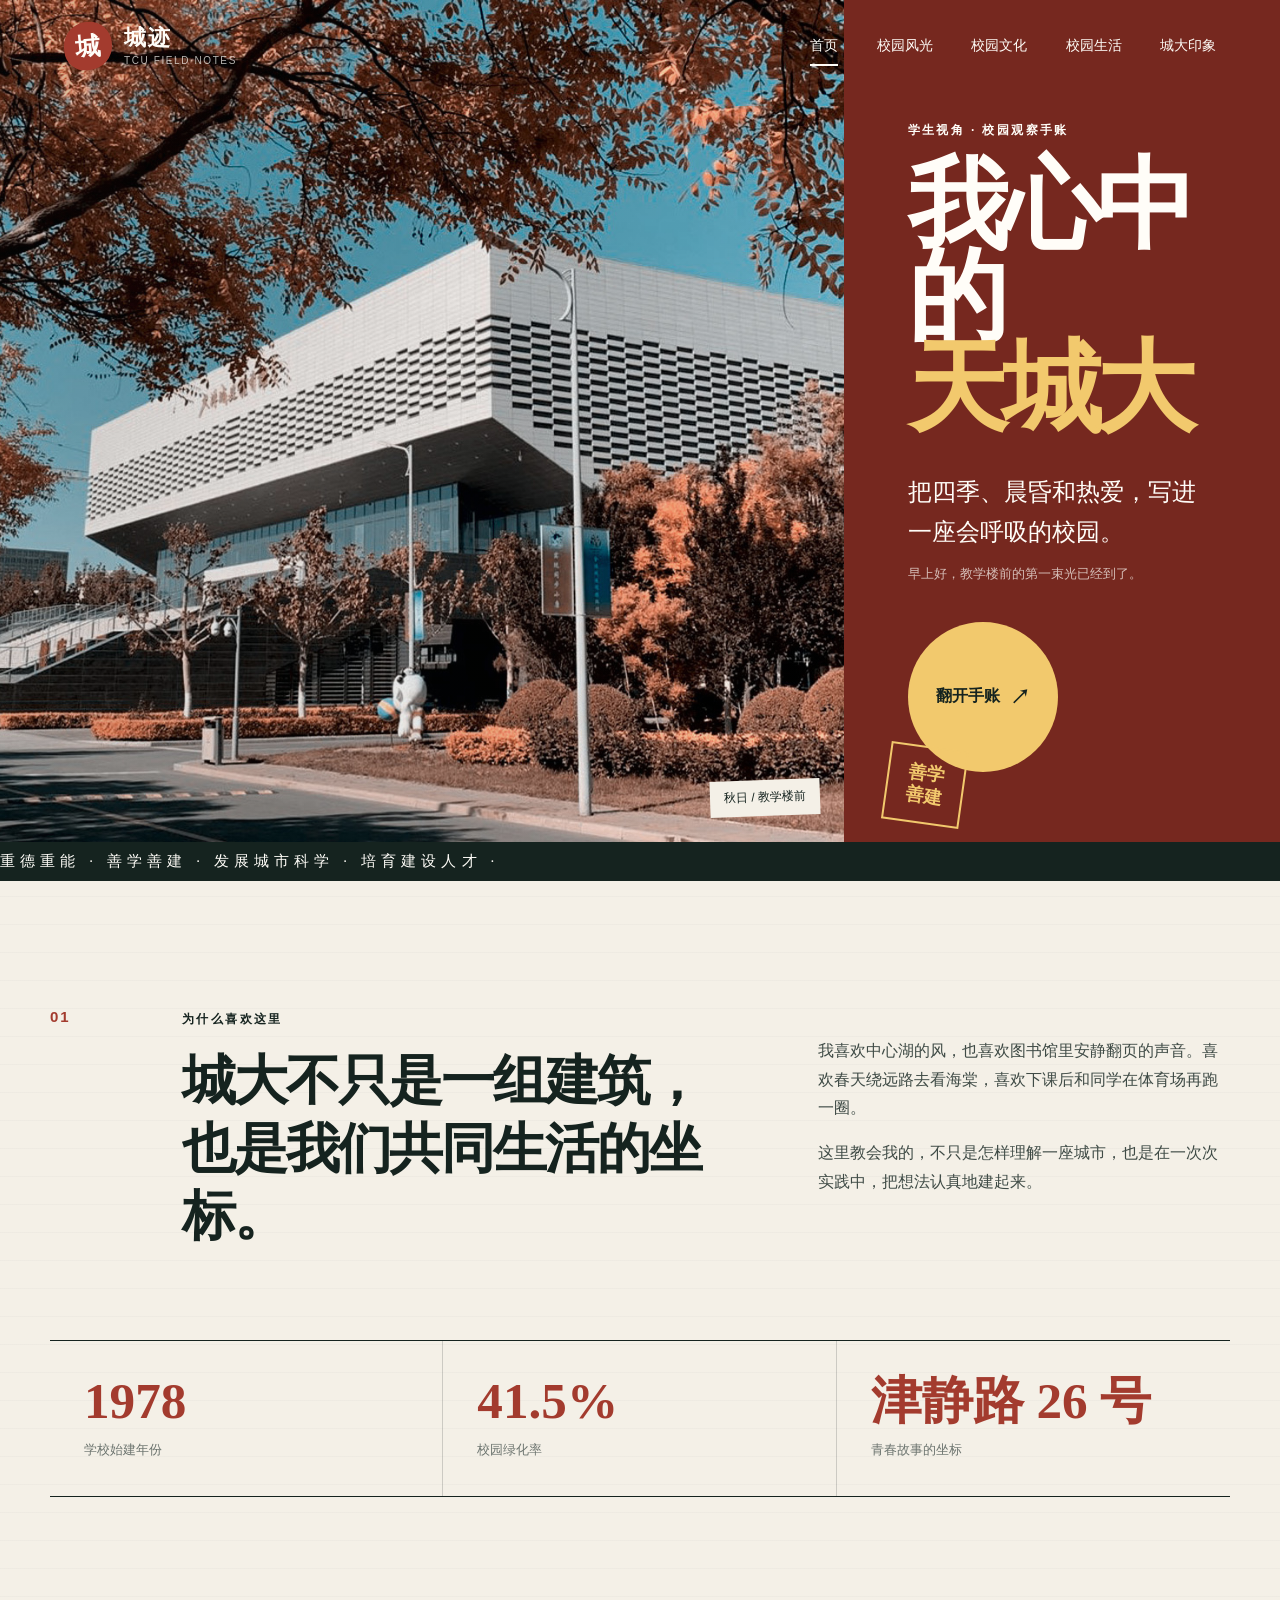
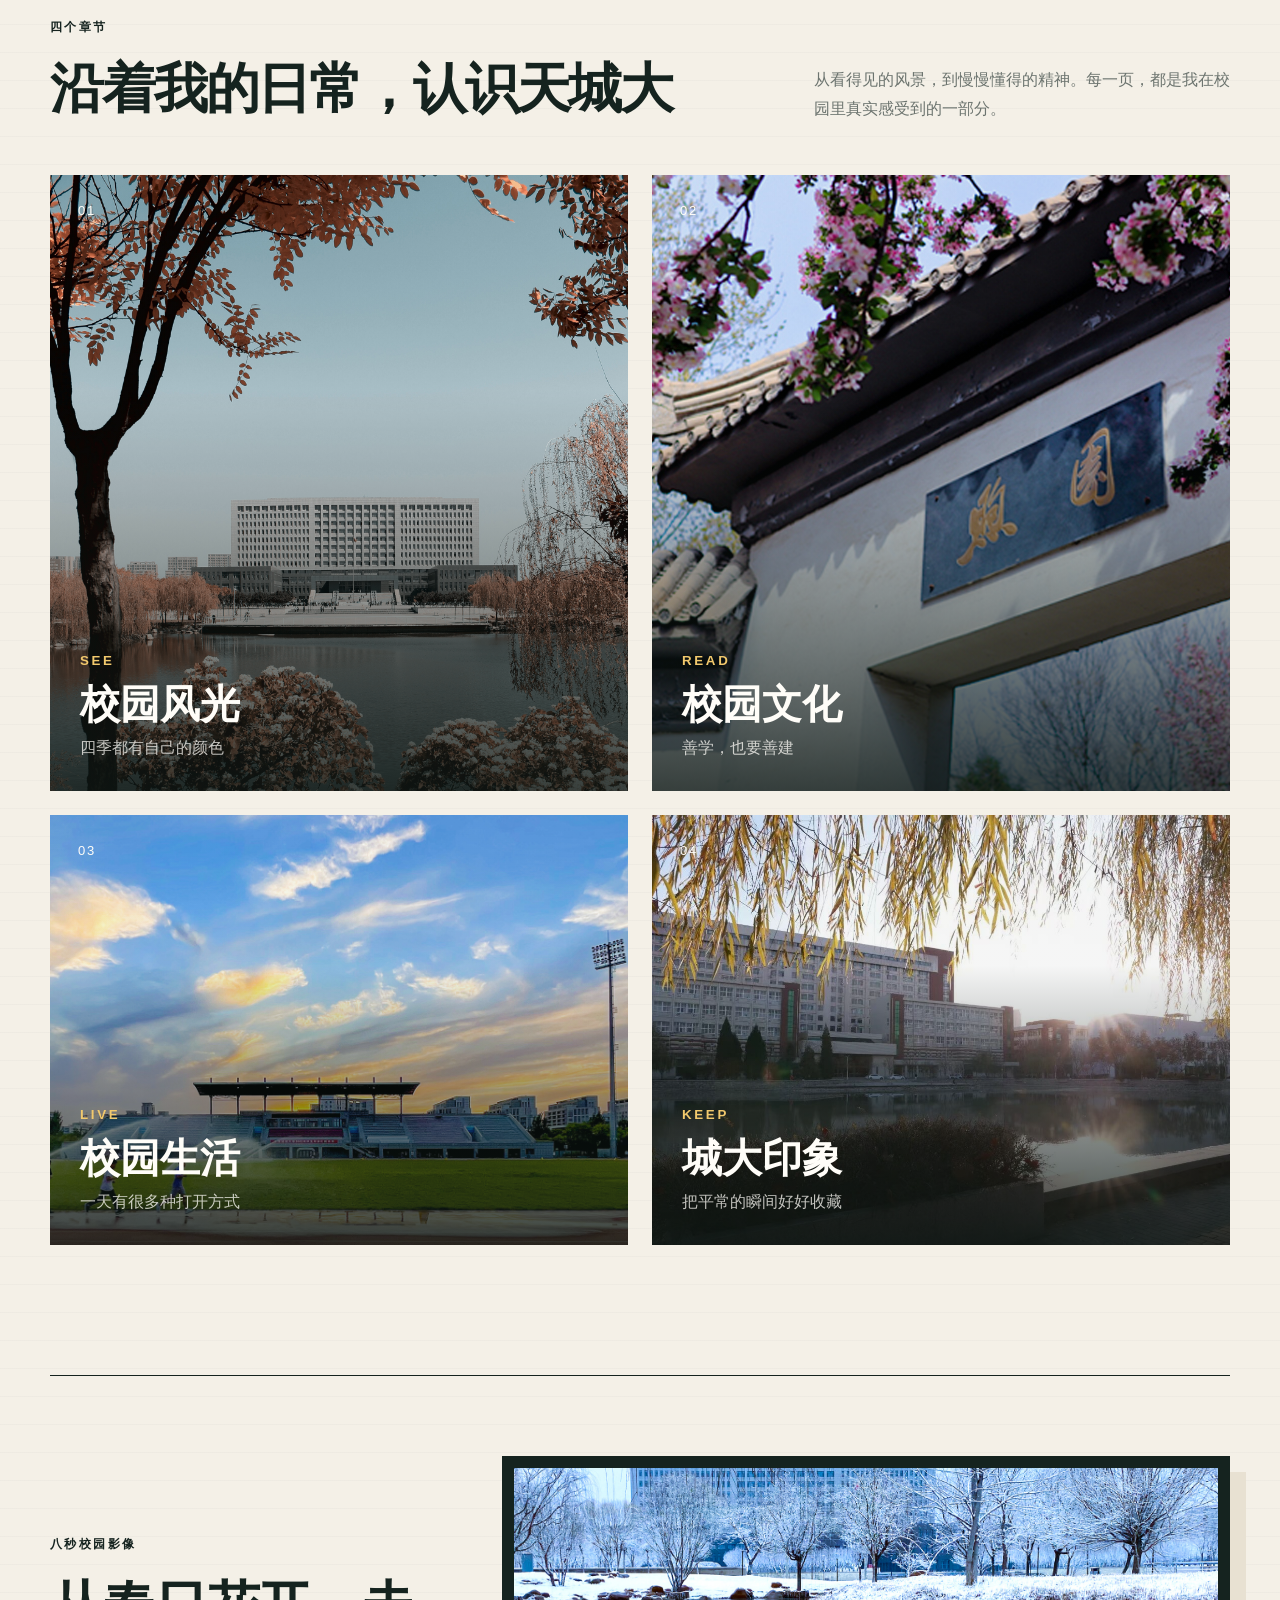
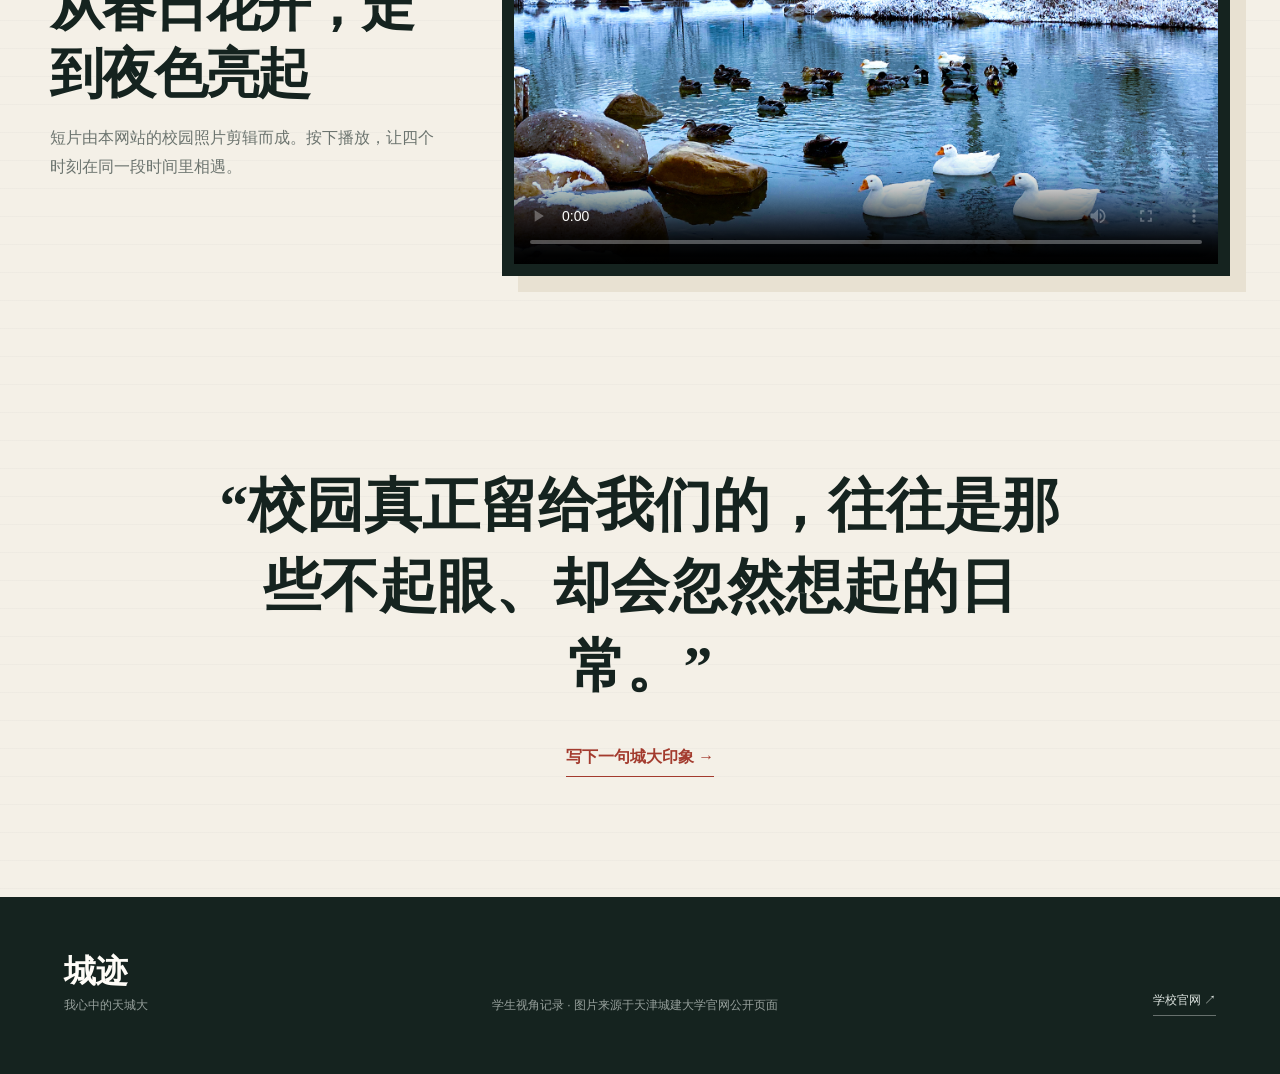
==== index.html @ b2e278d6 "Add files via upload" ====
<!DOCTYPE html>
<html lang="zh-CN">
<head>
    <meta charset="UTF-8">
    <meta name="viewport" content="width=device-width, initial-scale=1.0">
    <meta name="description" content="以学生视角记录天津城建大学的校园风光、文化与日常生活。">
    <title>我心中的天城大｜城迹</title>
    <link rel="icon" type="image/png" href="images/favicon.png">
    <link rel="stylesheet" href="css/style.css">
</head>
<body data-page="home">
    <header class="site-header">
        <a class="brand" href="index.html" aria-label="返回首页">
            <span class="brand-mark">城</span>
            <span class="brand-text">城迹<small>TCU FIELD NOTES</small></span>
        </a>
        <button class="menu-button" type="button" aria-expanded="false" aria-controls="site-nav">菜单</button>
        <nav class="site-nav" id="site-nav" aria-label="主导航">
            <a href="index.html" data-nav="home">首页</a>
            <a href="pages/scenery.html" data-nav="scenery">校园风光</a>
            <a href="pages/culture.html" data-nav="culture">校园文化</a>
            <a href="pages/life.html" data-nav="life">校园生活</a>
            <a href="pages/memory.html" data-nav="memory">城大印象</a>
        </nav>
    </header>

    <main>
        <section class="hero">
            <div class="hero-photo">
                <img src="images/hero-autumn.jpg" alt="秋日里的天津城建大学教学楼">
                <span class="photo-note">秋日 / 教学楼前</span>
            </div>
            <div class="hero-copy">
                <p class="eyebrow">学生视角 · 校园观察手账</p>
                <h1>我心中的<br><em>天城大</em></h1>
                <p class="lead">把四季、晨昏和热爱，写进一座会呼吸的校园。</p>
                <p class="hero-note" id="day-note">今天也从津静路26号出发。</p>
                <a class="round-link" href="pages/scenery.html">翻开手账 <span>↗</span></a>
            </div>
            <div class="hero-stamp" aria-hidden="true">善学<br>善建</div>
        </section>

        <section class="ticker" aria-label="校训">
            <div>重德重能 · 善学善建 · 发展城市科学 · 培育建设人才 ·</div>
        </section>

        <section class="intro section-wrap reveal">
            <div class="section-index">01</div>
            <div class="intro-heading">
                <p class="eyebrow">为什么喜欢这里</p>
                <h2>城大不只是一组建筑，<br>也是我们共同生活的坐标。</h2>
            </div>
            <div class="intro-copy">
                <p>我喜欢中心湖的风，也喜欢图书馆里安静翻页的声音。喜欢春天绕远路去看海棠，喜欢下课后和同学在体育场再跑一圈。</p>
                <p>这里教会我的，不只是怎样理解一座城市，也是在一次次实践中，把想法认真地建起来。</p>
            </div>
        </section>

        <section class="numbers section-wrap reveal" aria-label="校园信息">
            <article>
                <strong>1978</strong>
                <span>学校始建年份</span>
            </article>
            <article>
                <strong>41.5%</strong>
                <span>校园绿化率</span>
            </article>
            <article>
                <strong>津静路 26 号</strong>
                <span>青春故事的坐标</span>
            </article>
        </section>

        <section class="chapters section-wrap">
            <div class="section-title reveal">
                <div>
                    <p class="eyebrow">四个章节</p>
                    <h2>沿着我的日常，认识天城大</h2>
                </div>
                <p>从看得见的风景，到慢慢懂得的精神。每一页，都是我在校园里真实感受到的一部分。</p>
            </div>

            <div class="chapter-grid">
                <a class="chapter-card card-wide reveal" href="pages/scenery.html">
                    <img src="images/campus-reflection.jpg" alt="校园建筑与水中倒影">
                    <span class="chapter-number">01</span>
                    <div><small>SEE</small><h3>校园风光</h3><p>四季都有自己的颜色</p></div>
                </a>
                <a class="chapter-card reveal" href="pages/culture.html">
                    <img src="images/xuyuan.jpg" alt="校园内的煦园景观">
                    <span class="chapter-number">02</span>
                    <div><small>READ</small><h3>校园文化</h3><p>善学，也要善建</p></div>
                </a>
                <a class="chapter-card reveal" href="pages/life.html">
                    <img src="images/stadium.jpg" alt="天津城建大学体育场">
                    <span class="chapter-number">03</span>
                    <div><small>LIVE</small><h3>校园生活</h3><p>一天有很多种打开方式</p></div>
                </a>
                <a class="chapter-card card-wide reveal" href="pages/memory.html">
                    <img src="images/lake-sunset.jpg" alt="夕阳映照下的校园中心湖">
                    <span class="chapter-number">04</span>
                    <div><small>KEEP</small><h3>城大印象</h3><p>把平常的瞬间好好收藏</p></div>
                </a>
            </div>
        </section>

        <section class="film section-wrap reveal">
            <div class="film-copy">
                <p class="eyebrow">八秒校园影像</p>
                <h2>从春日花开，走到夜色亮起</h2>
                <p>短片由本网站的校园照片剪辑而成。按下播放，让四个时刻在同一段时间里相遇。</p>
            </div>
            <div class="video-frame">
                <video controls preload="metadata" poster="images/central-lake.jpg">
                    <source src="media/campus-seasons.mp4" type="video/mp4">
                    当前浏览器不支持视频播放。
                </video>
            </div>
        </section>

        <section class="closing section-wrap reveal">
            <p>“校园真正留给我们的，往往是那些不起眼、却会忽然想起的日常。”</p>
            <a href="pages/memory.html">写下一句城大印象 →</a>
        </section>
    </main>

    <footer class="site-footer">
        <div><strong>城迹</strong><span>我心中的天城大</span></div>
        <p>学生视角记录 · 图片来源于天津城建大学官网公开页面</p>
        <a href="https://www.tcu.edu.cn/" target="_blank" rel="noopener">学校官网 ↗</a>
    </footer>

    <button class="back-top" type="button" aria-label="回到顶部">↑</button>
    <script src="js/main.js"></script>
</body>
</html>
---- css/style.css ----
@charset "UTF-8";

:root {
    --paper: #f4f0e7;
    --paper-deep: #e8e1d2;
    --ink: #15231f;
    --muted: #6c746f;
    --brick: #a33b2e;
    --brick-dark: #76281f;
    --sky: #88adc0;
    --leaf: #315c4c;
    --line: rgba(21, 35, 31, 0.18);
    --white: #fffdf8;
    --serif: "STSong", "SimSun", serif;
    --sans: "Microsoft YaHei", "PingFang SC", sans-serif;
}

* {
    box-sizing: border-box;
}

html {
    scroll-behavior: smooth;
}

body {
    margin: 0;
    color: var(--ink);
    background:
        linear-gradient(rgba(21, 35, 31, 0.025) 1px, transparent 1px),
        var(--paper);
    background-size: 100% 28px;
    font-family: var(--sans);
    line-height: 1.8;
}

body.menu-open {
    overflow: hidden;
}

img,
video {
    display: block;
    max-width: 100%;
}

a {
    color: inherit;
    text-decoration: none;
}

button,
textarea {
    font: inherit;
}

button {
    color: inherit;
}

.site-header {
    position: absolute;
    z-index: 20;
    top: 0;
    left: 0;
    display: flex;
    width: 100%;
    min-height: 92px;
    align-items: center;
    justify-content: space-between;
    padding: 18px clamp(24px, 5vw, 78px);
    color: var(--white);
}

.inner-header {
    position: relative;
    color: var(--ink);
    background: var(--paper);
    border-bottom: 1px solid var(--line);
}

.brand {
    display: inline-flex;
    align-items: center;
    gap: 12px;
}

.brand-mark {
    display: grid;
    width: 48px;
    height: 48px;
    place-items: center;
    color: var(--white);
    background: var(--brick);
    border-radius: 50% 46% 50% 42%;
    font: 700 25px/1 var(--serif);
    transform: rotate(-5deg);
}

.brand-text {
    font: 700 22px/1.1 var(--serif);
    letter-spacing: 0.08em;
}

.brand-text small {
    display: block;
    margin-top: 5px;
    font: 10px/1 var(--sans);
    letter-spacing: 0.16em;
    opacity: 0.7;
}

.site-nav {
    display: flex;
    align-items: center;
    gap: clamp(20px, 3vw, 44px);
    font-size: 14px;
}

.site-nav a {
    position: relative;
    padding: 9px 0;
}

.site-nav a::after {
    position: absolute;
    right: 0;
    bottom: 2px;
    left: 0;
    height: 2px;
    content: "";
    background: currentColor;
    transform: scaleX(0);
    transform-origin: right;
    transition: transform 0.25s ease;
}

.site-nav a:hover::after,
.site-nav a.active::after {
    transform: scaleX(1);
    transform-origin: left;
}

.menu-button {
    display: none;
    padding: 8px 12px;
    color: inherit;
    background: transparent;
    border: 1px solid currentColor;
}

.hero {
    position: relative;
    display: grid;
    min-height: 780px;
    grid-template-columns: minmax(0, 1.45fr) minmax(360px, 0.75fr);
    color: var(--white);
    background: var(--brick-dark);
    overflow: hidden;
}

.hero-photo {
    position: relative;
    min-height: 680px;
}

.hero-photo::after {
    position: absolute;
    inset: 0;
    content: "";
    background: linear-gradient(90deg, rgba(13, 23, 20, 0.14), rgba(13, 23, 20, 0.03));
}

.hero-photo img {
    width: 100%;
    height: 100%;
    object-fit: cover;
}

.photo-note {
    position: absolute;
    z-index: 2;
    right: 24px;
    bottom: 26px;
    padding: 7px 14px;
    color: var(--ink);
    background: var(--paper);
    font-size: 12px;
    transform: rotate(-2deg);
}

.hero-copy {
    display: flex;
    flex-direction: column;
    justify-content: center;
    padding: 120px clamp(36px, 5vw, 86px) 70px;
}

.eyebrow {
    margin: 0 0 18px;
    font-size: 12px;
    font-weight: 700;
    letter-spacing: 0.2em;
    text-transform: uppercase;
}

.hero h1,
.page-hero h1 {
    margin: 0;
    font-family: var(--serif);
    font-weight: 700;
    letter-spacing: -0.06em;
}

.hero h1 {
    font-size: clamp(68px, 7.8vw, 132px);
    line-height: 0.92;
}

.hero h1 em {
    color: #f2c96d;
    font-style: normal;
}

.lead {
    max-width: 380px;
    margin: 38px 0 10px;
    font: 24px/1.65 var(--serif);
}

.hero-note {
    margin: 0 0 36px;
    font-size: 13px;
    opacity: 0.7;
}

.round-link {
    display: inline-flex;
    width: 150px;
    height: 150px;
    align-items: center;
    justify-content: center;
    gap: 10px;
    color: var(--ink);
    background: #f2c96d;
    border-radius: 50%;
    font-weight: 700;
    transition: transform 0.25s ease, background 0.25s ease;
}

.round-link:hover {
    background: var(--white);
    transform: rotate(-5deg) scale(1.03);
}

.round-link span {
    font-size: 20px;
}

.hero-stamp {
    position: absolute;
    bottom: 18px;
    left: calc(72% - 36px);
    display: grid;
    width: 78px;
    height: 78px;
    place-items: center;
    color: #f2c96d;
    border: 2px solid #f2c96d;
    font: 700 18px/1.3 var(--serif);
    text-align: center;
    transform: rotate(8deg);
}

.ticker {
    overflow: hidden;
    color: var(--white);
    background: var(--ink);
    white-space: nowrap;
}

.ticker div {
    width: max-content;
    padding: 12px 0;
    font: 15px/1 var(--serif);
    letter-spacing: 0.34em;
    animation: ticker 18s linear infinite;
}

@keyframes ticker {
    from { transform: translateX(100vw); }
    to { transform: translateX(-100%); }
}

.section-wrap {
    width: min(1180px, calc(100% - 48px));
    margin-right: auto;
    margin-left: auto;
}

.intro {
    display: grid;
    grid-template-columns: 90px 1.3fr 0.9fr;
    gap: 42px;
    padding-top: 128px;
    padding-bottom: 90px;
}

.section-index {
    color: var(--brick);
    font: 700 15px/1 var(--sans);
    letter-spacing: 0.12em;
}

.intro h2,
.section-title h2,
.film h2,
.story-copy h2,
.club-note h2,
.message-heading h2 {
    margin: 0;
    font: 700 clamp(34px, 4.2vw, 60px)/1.25 var(--serif);
    letter-spacing: -0.04em;
}

.intro-copy {
    padding-top: 28px;
    color: #3f4b46;
}

.intro-copy p:first-child {
    margin-top: 0;
}

.numbers {
    display: grid;
    grid-template-columns: repeat(3, 1fr);
    border-top: 1px solid var(--ink);
    border-bottom: 1px solid var(--ink);
}

.numbers article {
    padding: 34px;
    border-right: 1px solid var(--line);
}

.numbers article:last-child {
    border-right: 0;
}

.numbers strong,
.numbers span {
    display: block;
}

.numbers strong {
    color: var(--brick);
    font: 700 clamp(30px, 4vw, 54px)/1 var(--serif);
}

.numbers span {
    margin-top: 12px;
    color: var(--muted);
    font-size: 13px;
}

.chapters {
    padding-top: 120px;
    padding-bottom: 130px;
}

.section-title {
    display: grid;
    grid-template-columns: 1.2fr 0.7fr;
    align-items: end;
    gap: 50px;
    margin-bottom: 52px;
}

.section-title > p {
    max-width: 460px;
    margin: 0;
    color: var(--muted);
}

.chapter-grid {
    display: grid;
    grid-template-columns: repeat(2, 1fr);
    gap: 24px;
}

.chapter-card {
    position: relative;
    min-height: 430px;
    overflow: hidden;
}

.chapter-card::after {
    position: absolute;
    inset: 0;
    content: "";
    background: linear-gradient(0deg, rgba(13, 23, 20, 0.82), rgba(13, 23, 20, 0.04) 65%);
}

.chapter-card img {
    width: 100%;
    height: 100%;
    object-fit: cover;
    transition: transform 0.6s ease;
}

.chapter-card:hover img {
    transform: scale(1.045);
}

.chapter-card > div {
    position: absolute;
    z-index: 2;
    right: 30px;
    bottom: 28px;
    left: 30px;
    color: var(--white);
}

.chapter-card small {
    color: #f2c96d;
    font-weight: 700;
    letter-spacing: 0.2em;
}

.chapter-card h3 {
    margin: 7px 0 0;
    font: 700 40px/1.15 var(--serif);
}

.chapter-card p {
    margin: 6px 0 0;
    opacity: 0.75;
}

.chapter-number {
    position: absolute;
    z-index: 2;
    top: 24px;
    left: 28px;
    color: var(--white);
    font-size: 13px;
    letter-spacing: 0.14em;
}

.film {
    display: grid;
    grid-template-columns: 0.7fr 1.3fr;
    gap: 60px;
    align-items: center;
    padding-top: 80px;
    padding-bottom: 80px;
    border-top: 1px solid var(--ink);
}

.film-copy p:last-child {
    color: var(--muted);
}

.video-frame {
    padding: 12px;
    background: var(--ink);
    box-shadow: 16px 16px 0 var(--paper-deep);
}

.video-frame video {
    width: 100%;
    aspect-ratio: 16 / 9;
    background: #0c1512;
    object-fit: cover;
}

.closing {
    padding-top: 110px;
    padding-bottom: 120px;
    text-align: center;
}

.closing p {
    max-width: 850px;
    margin: 0 auto 35px;
    font: 700 clamp(34px, 4.5vw, 62px)/1.4 var(--serif);
}

.closing a {
    display: inline-block;
    padding-bottom: 4px;
    color: var(--brick);
    border-bottom: 1px solid var(--brick);
    font-weight: 700;
}

.site-footer {
    display: grid;
    grid-template-columns: 1fr 1.6fr auto;
    align-items: end;
    gap: 40px;
    padding: 58px clamp(24px, 5vw, 78px);
    color: #dce3df;
    background: var(--ink);
    font-size: 12px;
}

.site-footer div strong,
.site-footer div span {
    display: block;
}

.site-footer strong {
    color: var(--white);
    font: 700 32px/1 var(--serif);
}

.site-footer span {
    margin-top: 8px;
    opacity: 0.65;
}

.site-footer p {
    margin: 0;
    opacity: 0.65;
}

.site-footer a {
    padding-bottom: 4px;
    border-bottom: 1px solid rgba(255, 255, 255, 0.35);
}

.back-top {
    position: fixed;
    z-index: 15;
    right: 22px;
    bottom: 22px;
    width: 46px;
    height: 46px;
    cursor: pointer;
    color: var(--white);
    background: var(--brick);
    border: 0;
    border-radius: 50%;
    opacity: 0;
    pointer-events: none;
    transform: translateY(12px);
    transition: 0.25s ease;
}

.back-top.show {
    opacity: 1;
    pointer-events: auto;
    transform: translateY(0);
}

.reveal {
    opacity: 0;
    transform: translateY(24px);
    transition: opacity 0.7s ease, transform 0.7s ease;
}

.reveal.visible {
    opacity: 1;
    transform: translateY(0);
}

.page-hero {
    position: relative;
    display: flex;
    min-height: 520px;
    align-items: end;
    padding: 74px clamp(24px, 8vw, 140px);
    color: var(--white);
    background-position: center;
    background-size: cover;
    overflow: hidden;
}

.page-hero::after {
    position: absolute;
    inset: 0;
    content: "";
    background: linear-gradient(90deg, rgba(10, 20, 17, 0.82), rgba(10, 20, 17, 0.12));
}

.scenery-hero { background-image: url("../images/autumn-lake.jpg"); }
.culture-hero { background-image: url("../images/xuyuan.jpg"); }
.life-hero { background-image: url("../images/stadium.jpg"); }
.memory-hero { background-image: url("../images/lake-sunset.jpg"); }

.page-hero-copy {
    position: relative;
    z-index: 2;
}

.page-hero h1 {
    font-size: clamp(66px, 10vw, 138px);
    line-height: 0.95;
}

.page-hero-copy > p:last-child {
    max-width: 600px;
    margin: 24px 0 0;
    font: 22px/1.6 var(--serif);
}

.vertical-label {
    position: absolute;
    z-index: 2;
    right: 32px;
    bottom: 75px;
    font-size: 10px;
    letter-spacing: 0.22em;
    text-transform: uppercase;
    writing-mode: vertical-rl;
}

.page-intro {
    display: grid;
    grid-template-columns: 100px minmax(0, 820px);
    gap: 30px;
    justify-content: center;
    padding-top: 105px;
    padding-bottom: 90px;
}

.page-intro p {
    margin: 0;
    font: 28px/1.9 var(--serif);
}

.drop-cap {
    color: var(--brick);
    font: 700 100px/0.8 var(--serif);
}

.gallery-section {
    padding-bottom: 120px;
}

.filter-bar {
    display: flex;
    gap: 12px;
    margin-bottom: 32px;
    border-bottom: 1px solid var(--ink);
}

.filter-button {
    padding: 10px 18px;
    cursor: pointer;
    background: transparent;
    border: 0;
    border-bottom: 3px solid transparent;
}

.filter-button.active {
    color: var(--brick);
    border-color: var(--brick);
    font-weight: 700;
}

.photo-grid {
    display: grid;
    grid-auto-flow: dense;
    grid-auto-rows: 250px;
    grid-template-columns: repeat(3, 1fr);
    gap: 20px;
}

.photo-item {
    position: relative;
    margin: 0;
    cursor: zoom-in;
    overflow: hidden;
}

.photo-item.tall { grid-row: span 2; }
.photo-item.wide { grid-column: span 2; }

.photo-item.hidden {
    display: none;
}

.photo-item img {
    width: 100%;
    height: 100%;
    object-fit: cover;
    transition: transform 0.45s ease;
}

.photo-item:hover img {
    transform: scale(1.04);
}

.photo-item figcaption {
    position: absolute;
    right: 0;
    bottom: 0;
    left: 0;
    padding: 34px 20px 17px;
    color: var(--white);
    background: linear-gradient(transparent, rgba(9, 18, 15, 0.85));
}

.photo-item figcaption strong,
.photo-item figcaption span {
    display: block;
}

.photo-item figcaption strong {
    font: 700 22px/1.4 var(--serif);
}

.photo-item figcaption span {
    font-size: 12px;
    opacity: 0.8;
}

.lightbox {
    position: fixed;
    z-index: 50;
    inset: 0;
    display: none;
    padding: 50px;
    color: var(--white);
    background: rgba(7, 13, 11, 0.94);
}

.lightbox.open {
    display: grid;
    place-items: center;
}

.lightbox img {
    max-width: min(1100px, 90vw);
    max-height: 78vh;
    object-fit: contain;
}

.lightbox button {
    position: absolute;
    top: 18px;
    right: 28px;
    cursor: pointer;
    color: var(--white);
    background: transparent;
    border: 0;
    font-size: 38px;
}

.lightbox p {
    margin: 12px 0 0;
}

.page-next {
    display: flex;
    align-items: center;
    justify-content: space-between;
    padding-top: 70px;
    padding-bottom: 90px;
    border-top: 1px solid var(--ink);
}

.page-next > span {
    color: var(--muted);
    font-size: 13px;
}

.page-next a {
    font: 700 clamp(30px, 5vw, 64px)/1 var(--serif);
}

.page-next b {
    color: var(--brick);
}

.motto {
    padding-top: 115px;
    padding-bottom: 110px;
}

.motto-words {
    display: grid;
    grid-template-columns: repeat(4, 1fr);
    border-top: 1px solid var(--ink);
    border-bottom: 1px solid var(--ink);
}

.motto-words span {
    padding: 48px 10px;
    color: var(--brick);
    border-right: 1px solid var(--line);
    font: 700 clamp(34px, 5vw, 70px)/1 var(--serif);
    text-align: center;
}

.motto-words span:last-child {
    border-right: 0;
}

.motto-note {
    max-width: 680px;
    margin: 28px 0 0 auto;
    color: var(--muted);
}

.culture-story {
    display: grid;
    grid-template-columns: 1.05fr 0.95fr;
    gap: 68px;
    align-items: center;
    padding-bottom: 110px;
}

.story-photo {
    position: relative;
}

.story-photo::after {
    position: absolute;
    z-index: -1;
    right: -18px;
    bottom: -18px;
    width: 70%;
    height: 75%;
    content: "";
    background: var(--sky);
}

.story-photo img {
    width: 100%;
    min-height: 520px;
    object-fit: cover;
}

.story-copy .section-index {
    display: block;
    margin-bottom: 55px;
}

.story-copy p:not(.eyebrow) {
    color: #45504c;
}

.culture-cards {
    display: grid;
    grid-template-columns: repeat(3, 1fr);
    margin-bottom: 120px;
    border-top: 1px solid var(--ink);
    border-bottom: 1px solid var(--ink);
}

.culture-cards article {
    min-height: 340px;
    padding: 34px;
    border-right: 1px solid var(--line);
}

.culture-cards article:last-child {
    border-right: 0;
}

.culture-cards span {
    color: var(--brick);
    font-weight: 700;
}

.culture-cards h3 {
    margin: 70px 0 15px;
    font: 700 30px/1.3 var(--serif);
}

.culture-cards p {
    color: var(--muted);
}

.quote-banner {
    position: relative;
    min-height: 620px;
}

.quote-banner::after {
    position: absolute;
    inset: 0;
    content: "";
    background: rgba(12, 24, 20, 0.55);
}

.quote-banner img {
    width: 100%;
    height: 620px;
    object-fit: cover;
}

.quote-banner div {
    position: absolute;
    z-index: 2;
    inset: 0;
    display: grid;
    place-content: center;
    color: var(--white);
    text-align: center;
}

.quote-banner p {
    margin: 0;
    font: 700 clamp(42px, 6vw, 82px)/1.45 var(--serif);
}

.quote-banner small {
    margin-top: 22px;
    letter-spacing: 0.2em;
}

.day-section {
    padding-top: 110px;
    padding-bottom: 115px;
}

.day-tabs {
    display: grid;
    grid-template-columns: repeat(4, 1fr);
    margin-bottom: 0;
    border-bottom: 1px solid var(--ink);
}

.day-tab {
    padding: 18px 10px;
    cursor: pointer;
    background: transparent;
    border: 0;
    border-right: 1px solid var(--line);
    font: 700 24px/1 var(--serif);
}

.day-tab:last-child { border-right: 0; }
.day-tab.active { color: var(--white); background: var(--brick); }

.day-panel {
    display: grid;
    grid-template-columns: 1.2fr 0.8fr;
    min-height: 460px;
    color: var(--white);
    background: var(--ink);
}

.day-panel img {
    width: 100%;
    height: 460px;
    object-fit: cover;
}

.day-panel > div {
    display: flex;
    flex-direction: column;
    justify-content: center;
    padding: 48px;
}

.day-panel > div > p:first-child {
    color: #f2c96d;
    font-size: 12px;
    letter-spacing: 0.15em;
}

.day-panel h3 {
    margin: 8px 0 16px;
    font: 700 36px/1.35 var(--serif);
}

.day-panel > div > p:last-child {
    color: #bbc6c1;
}

.life-spots {
    padding-bottom: 120px;
}

.spot-card {
    display: grid;
    min-height: 440px;
    grid-template-columns: 0.75fr 1.25fr;
    margin-bottom: 32px;
    background: var(--white);
}

.spot-card.reverse {
    grid-template-columns: 1.25fr 0.75fr;
}

.spot-card.reverse > div { order: 2; }

.spot-card > div {
    padding: 55px;
}

.spot-card span {
    color: var(--brick);
    font-weight: 700;
}

.spot-card h3 {
    margin: 80px 0 15px;
    font: 700 42px/1.2 var(--serif);
}

.spot-card p {
    color: var(--muted);
}

.spot-card img {
    width: 100%;
    height: 440px;
    object-fit: cover;
}

.club-note {
    display: grid;
    grid-template-columns: 1fr 0.7fr;
    gap: 70px;
    padding-top: 80px;
    padding-bottom: 90px;
    border-top: 1px solid var(--ink);
}

.club-note > p {
    color: var(--muted);
}

.memory-list {
    padding-top: 100px;
    padding-bottom: 115px;
}

.memory-entry {
    display: grid;
    grid-template-columns: 110px 1fr 0.8fr;
    gap: 40px;
    align-items: start;
    padding: 44px 0;
    border-bottom: 1px solid var(--line);
}

.memory-entry > span {
    color: var(--brick);
    font-size: 12px;
    font-weight: 700;
    letter-spacing: 0.12em;
}

.memory-entry h2 {
    margin: 0;
    font: 700 clamp(28px, 3.2vw, 46px)/1.4 var(--serif);
}

.memory-entry p {
    margin: 0;
    color: var(--muted);
}

.memory-photo {
    position: relative;
}

.memory-photo::after {
    position: absolute;
    inset: 0;
    content: "";
    background: linear-gradient(0deg, rgba(9, 18, 15, 0.72), transparent 70%);
}

.memory-photo img {
    width: 100%;
    height: 650px;
    object-fit: cover;
}

.memory-photo p {
    position: absolute;
    z-index: 2;
    bottom: 45px;
    left: 50%;
    width: min(900px, calc(100% - 48px));
    margin: 0;
    color: var(--white);
    font: 700 clamp(28px, 4vw, 52px)/1.5 var(--serif);
    text-align: center;
    transform: translateX(-50%);
}

.message-wall {
    padding-top: 110px;
    padding-bottom: 110px;
}

.message-heading {
    display: grid;
    grid-template-columns: 0.7fr 1.4fr;
    column-gap: 60px;
}

.message-heading .eyebrow {
    grid-row: 1 / span 2;
}

.message-heading p:last-child {
    color: var(--muted);
}

.message-form {
    max-width: 760px;
    margin: 50px auto 55px;
    padding: 28px;
    background: #f3d776;
    box-shadow: 9px 11px 0 rgba(21, 35, 31, 0.12);
    transform: rotate(-1deg);
}

.message-form label {
    display: block;
    margin-bottom: 10px;
    font-weight: 700;
}

.message-form textarea {
    width: 100%;
    min-height: 120px;
    resize: vertical;
    background: rgba(255, 255, 255, 0.5);
    border: 0;
    border-bottom: 1px solid var(--ink);
    outline: 0;
    padding: 15px;
}

.message-form > div {
    display: flex;
    align-items: center;
    justify-content: space-between;
    margin-top: 14px;
    font-size: 12px;
}

.message-form button {
    padding: 10px 24px;
    cursor: pointer;
    color: var(--white);
    background: var(--ink);
    border: 0;
}

.notes {
    display: grid;
    grid-template-columns: repeat(3, 1fr);
    gap: 22px;
}

.notes blockquote {
    min-height: 180px;
    margin: 0;
    padding: 32px;
    background: var(--white);
    border-top: 5px solid var(--brick);
    font: 21px/1.75 var(--serif);
}

.notes blockquote:nth-child(2n) {
    border-color: var(--sky);
    transform: rotate(1deg);
}

.notes blockquote.user-note {
    border-color: #d4a72c;
}

@media (max-width: 900px) {
    .site-header {
        min-height: 76px;
        padding: 14px 22px;
    }

    .menu-button {
        display: block;
        z-index: 2;
    }

    .site-nav {
        position: fixed;
        inset: 0;
        display: none;
        flex-direction: column;
        justify-content: center;
        color: var(--white);
        background: var(--ink);
        font: 700 30px/1.4 var(--serif);
    }

    .site-nav.open { display: flex; }

    .hero {
        min-height: 900px;
        grid-template-columns: 1fr;
        grid-template-rows: 48vh auto;
    }

    .hero-photo { min-height: 0; }
    .hero-copy { padding: 48px 28px 70px; }
    .hero h1 { font-size: clamp(62px, 18vw, 100px); }
    .lead { margin-top: 24px; }
    .round-link { width: 112px; height: 112px; }
    .hero-stamp { display: none; }

    .intro,
    .film,
    .culture-story,
    .club-note,
    .message-heading {
        grid-template-columns: 1fr;
    }

    .intro { gap: 20px; }
    .section-index { margin-bottom: 10px; }
    .numbers { grid-template-columns: 1fr; }
    .numbers article { border-right: 0; border-bottom: 1px solid var(--line); }
    .numbers article:last-child { border-bottom: 0; }
    .section-title { grid-template-columns: 1fr; gap: 20px; }
    .film { gap: 30px; }
    .culture-story { gap: 45px; }
    .story-photo img { min-height: 380px; }
    .motto-words { grid-template-columns: repeat(2, 1fr); }
    .motto-words span:nth-child(2) { border-right: 0; }
    .motto-words span:nth-child(-n+2) { border-bottom: 1px solid var(--line); }
    .culture-cards { grid-template-columns: 1fr; }
    .culture-cards article { min-height: 250px; border-right: 0; border-bottom: 1px solid var(--line); }
    .culture-cards article:last-child { border-bottom: 0; }
    .culture-cards h3 { margin-top: 40px; }
    .photo-grid { grid-template-columns: repeat(2, 1fr); }
    .day-panel { grid-template-columns: 1fr; }
    .day-panel img { height: 360px; }
    .spot-card,
    .spot-card.reverse { grid-template-columns: 1fr; }
    .spot-card.reverse > div { order: 0; }
    .memory-entry { grid-template-columns: 90px 1fr; }
    .memory-entry p { grid-column: 2; }
    .notes { grid-template-columns: 1fr 1fr; }
    .site-footer { grid-template-columns: 1fr; gap: 18px; }
}

@media (max-width: 600px) {
    .section-wrap { width: min(100% - 32px, 1180px); }
    .brand-text small { display: none; }
    .brand-mark { width: 42px; height: 42px; }
    .hero { min-height: 820px; grid-template-rows: 42vh auto; }
    .intro { padding-top: 82px; padding-bottom: 60px; }
    .chapters { padding-top: 80px; padding-bottom: 90px; }
    .chapter-grid { grid-template-columns: 1fr; }
    .chapter-card { min-height: 390px; }
    .page-hero { min-height: 430px; padding-bottom: 50px; }
    .vertical-label { display: none; }
    .page-intro { grid-template-columns: 60px 1fr; padding-top: 72px; }
    .drop-cap { font-size: 72px; }
    .page-intro p { font-size: 21px; }
    .filter-bar { overflow-x: auto; }
    .filter-button { white-space: nowrap; }
    .photo-grid { display: block; }
    .photo-item { height: 340px; margin-bottom: 16px; }
    .motto { padding-top: 80px; }
    .motto-words span { padding: 30px 8px; }
    .quote-banner,
    .quote-banner img { min-height: 500px; height: 500px; }
    .day-tabs { overflow-x: auto; grid-template-columns: repeat(4, minmax(120px, 1fr)); }
    .day-panel > div { padding: 30px; }
    .spot-card > div { padding: 36px 28px; }
    .spot-card h3 { margin-top: 45px; }
    .spot-card img { height: 320px; }
    .memory-entry { grid-template-columns: 1fr; gap: 12px; }
    .memory-entry p { grid-column: auto; }
    .memory-photo img { height: 520px; }
    .notes { grid-template-columns: 1fr; }
    .page-next { align-items: flex-start; flex-direction: column; gap: 22px; }
    .lightbox { padding: 20px; }
}

@media (prefers-reduced-motion: reduce) {
    html { scroll-behavior: auto; }
    *, *::before, *::after { animation-duration: 0.01ms !important; animation-iteration-count: 1 !important; transition-duration: 0.01ms !important; }
    .reveal { opacity: 1; transform: none; }
}
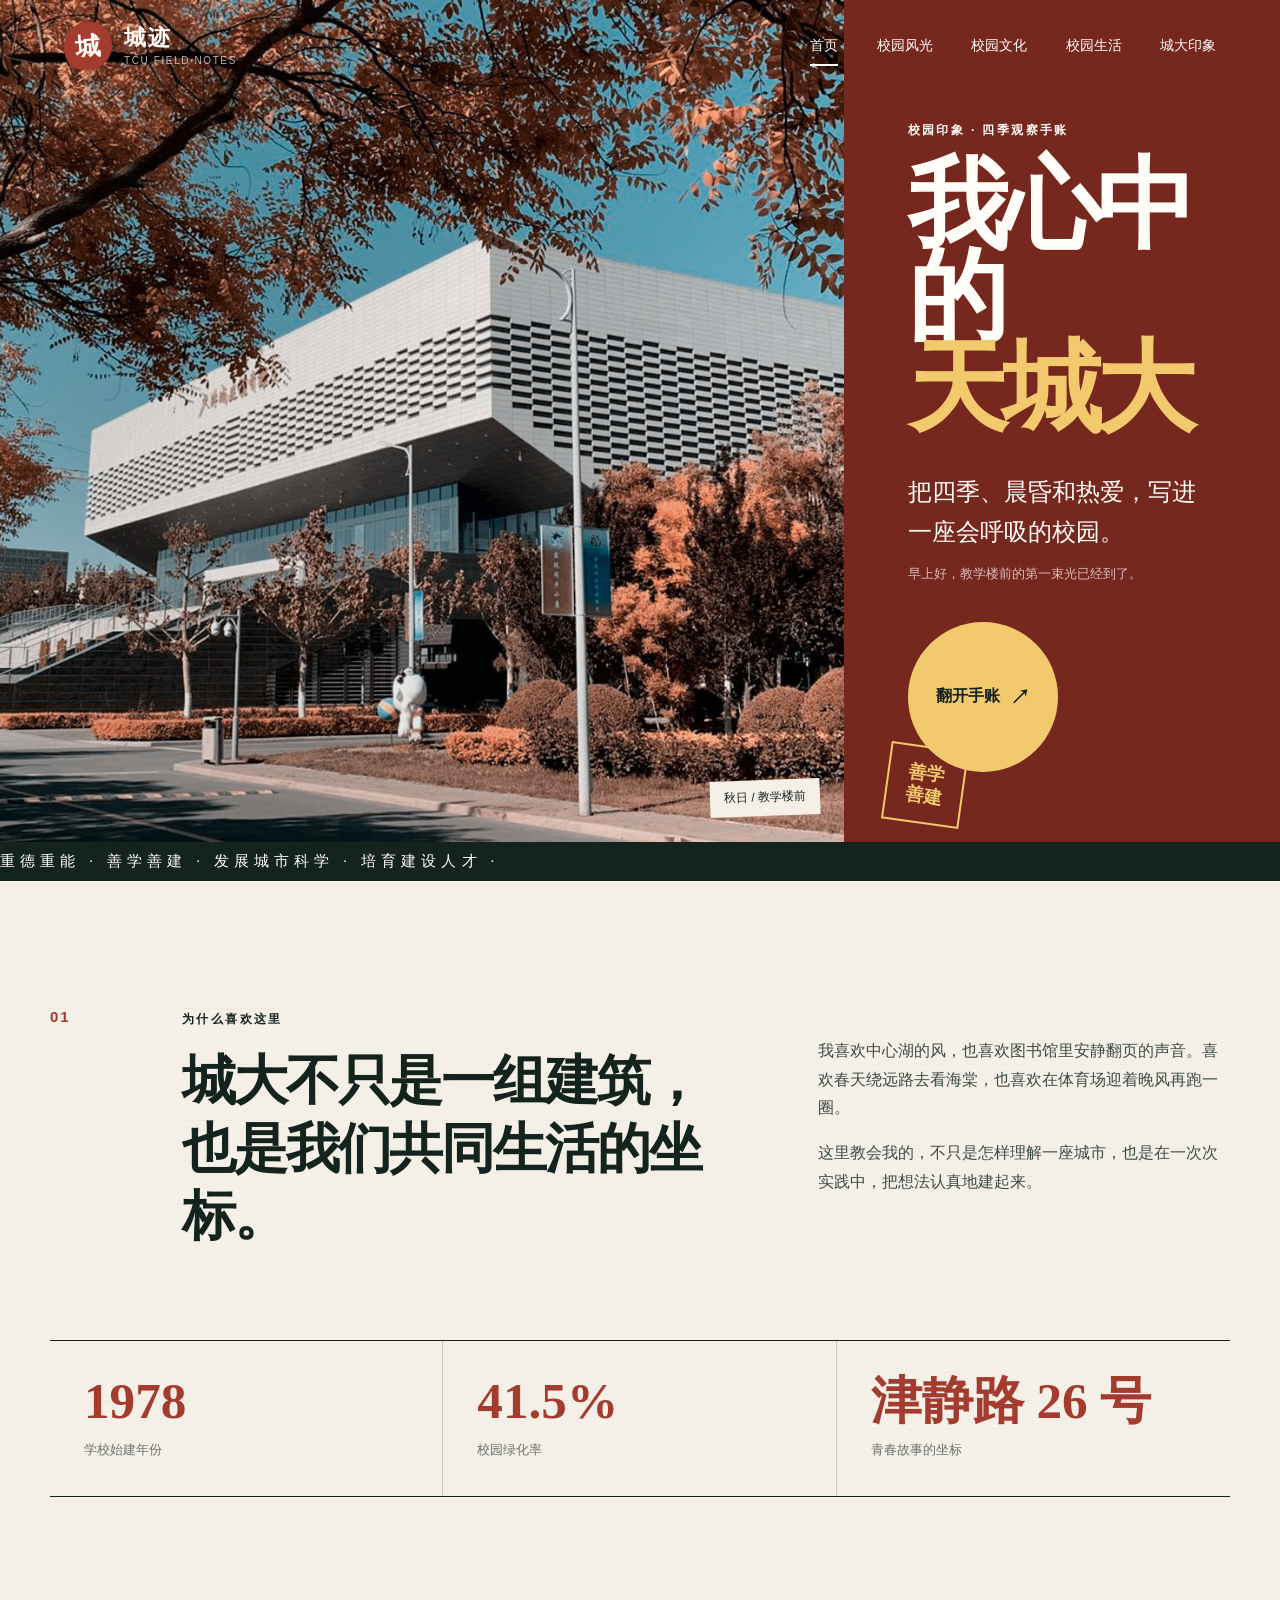
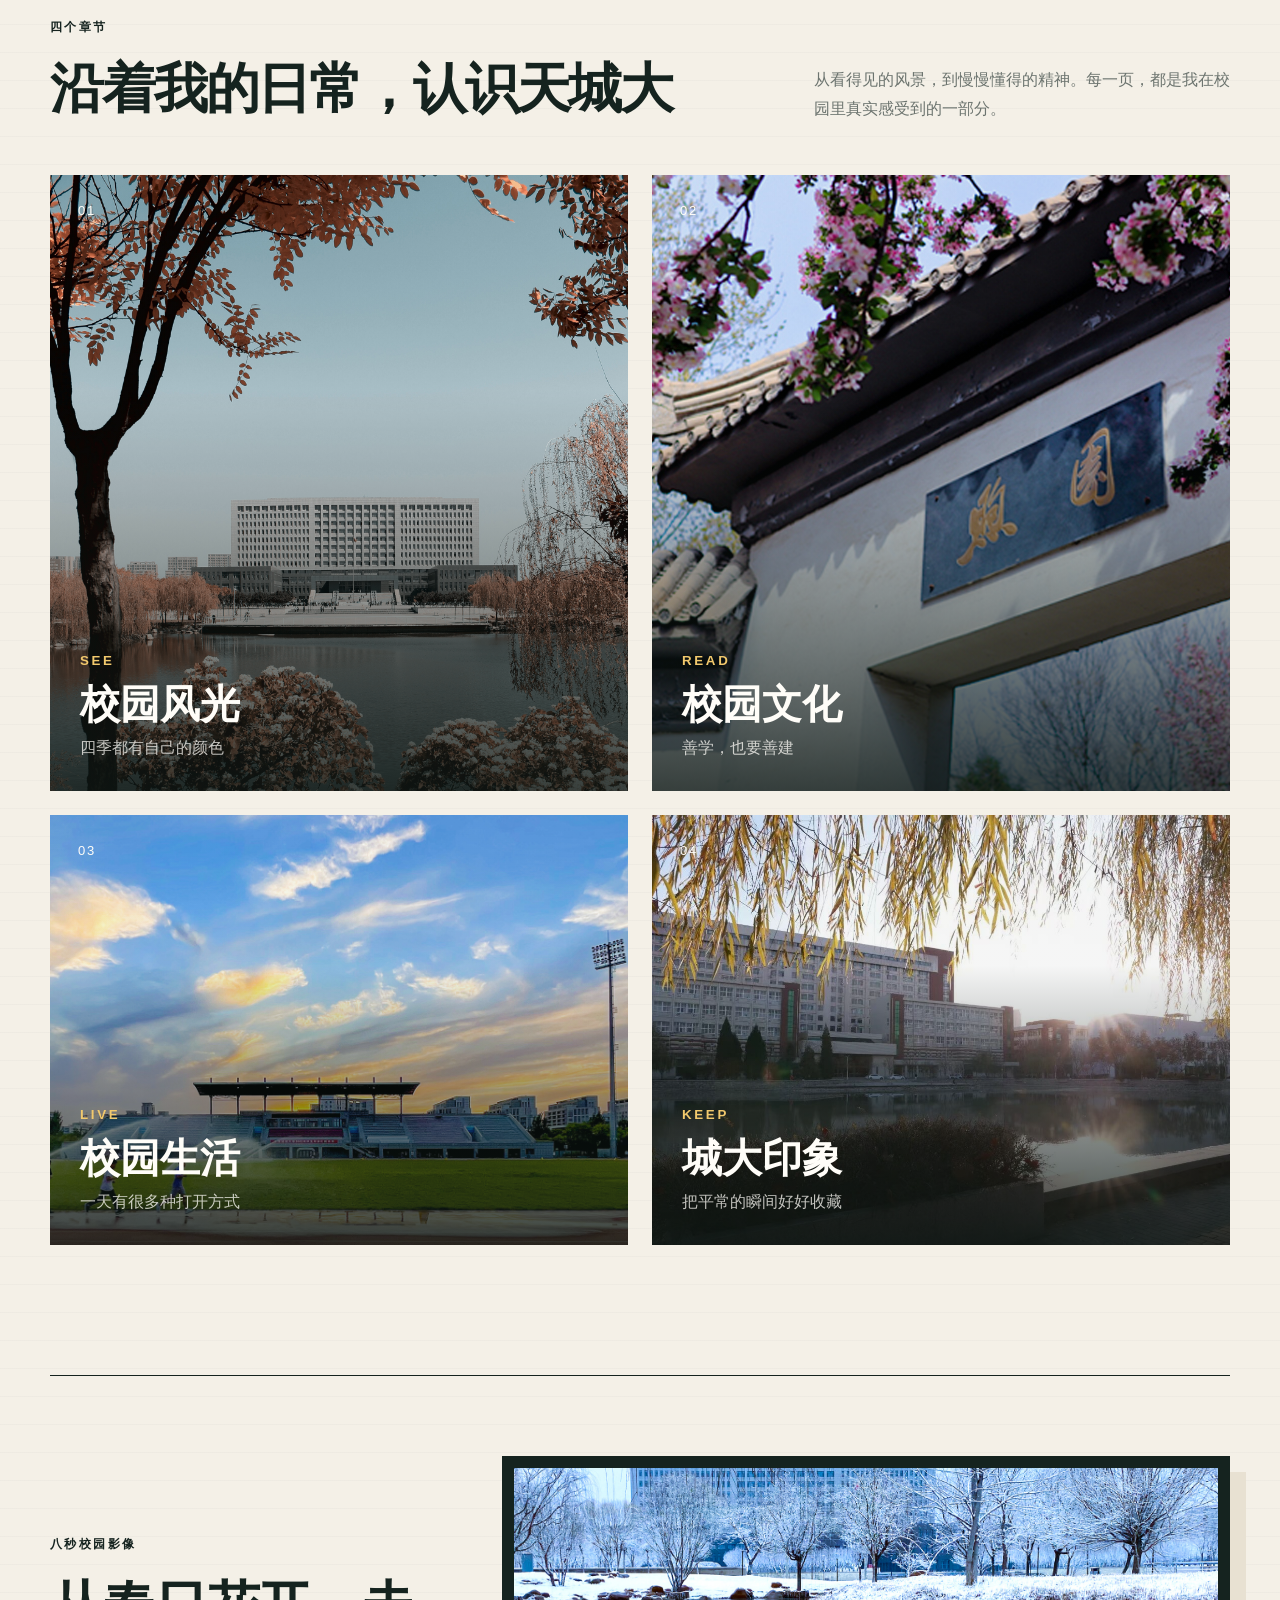
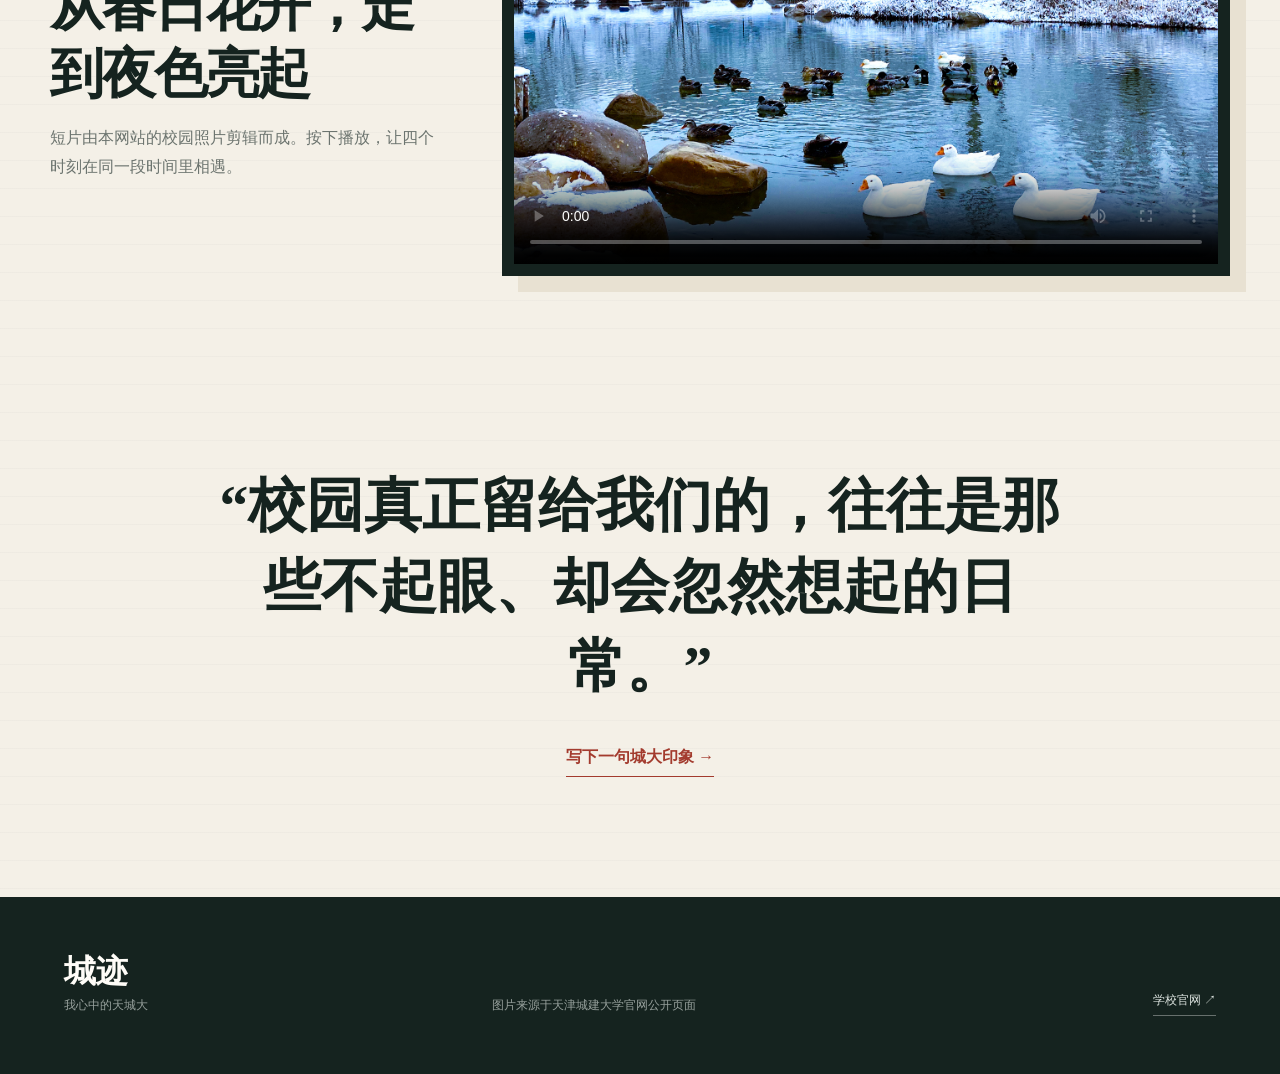
==== commit 0aecef76: "文件替换" ====
--- a/index.html
+++ b/index.html
@@ -3,7 +3,7 @@
 <head>
     <meta charset="UTF-8">
     <meta name="viewport" content="width=device-width, initial-scale=1.0">
-    <meta name="description" content="以学生视角记录天津城建大学的校园风光、文化与日常生活。">
+    <meta name="description" content="记录天津城建大学的校园风光、文化与日常生活。">
     <title>我心中的天城大｜城迹</title>
     <link rel="icon" type="image/png" href="images/favicon.png">
     <link rel="stylesheet" href="css/style.css">
@@ -31,7 +31,7 @@
                 <span class="photo-note">秋日 / 教学楼前</span>
             </div>
             <div class="hero-copy">
-                <p class="eyebrow">学生视角 · 校园观察手账</p>
+                <p class="eyebrow">校园印象 · 四季观察手账</p>
                 <h1>我心中的<br><em>天城大</em></h1>
                 <p class="lead">把四季、晨昏和热爱，写进一座会呼吸的校园。</p>
                 <p class="hero-note" id="day-note">今天也从津静路26号出发。</p>
@@ -51,7 +51,7 @@
                 <h2>城大不只是一组建筑，<br>也是我们共同生活的坐标。</h2>
             </div>
             <div class="intro-copy">
-                <p>我喜欢中心湖的风，也喜欢图书馆里安静翻页的声音。喜欢春天绕远路去看海棠，喜欢下课后和同学在体育场再跑一圈。</p>
+                <p>我喜欢中心湖的风，也喜欢图书馆里安静翻页的声音。喜欢春天绕远路去看海棠，也喜欢在体育场迎着晚风再跑一圈。</p>
                 <p>这里教会我的，不只是怎样理解一座城市，也是在一次次实践中，把想法认真地建起来。</p>
             </div>
         </section>
@@ -126,7 +126,7 @@
 
     <footer class="site-footer">
         <div><strong>城迹</strong><span>我心中的天城大</span></div>
-        <p>学生视角记录 · 图片来源于天津城建大学官网公开页面</p>
+        <p>图片来源于天津城建大学官网公开页面</p>
         <a href="https://www.tcu.edu.cn/" target="_blank" rel="noopener">学校官网 ↗</a>
     </footer>
 
